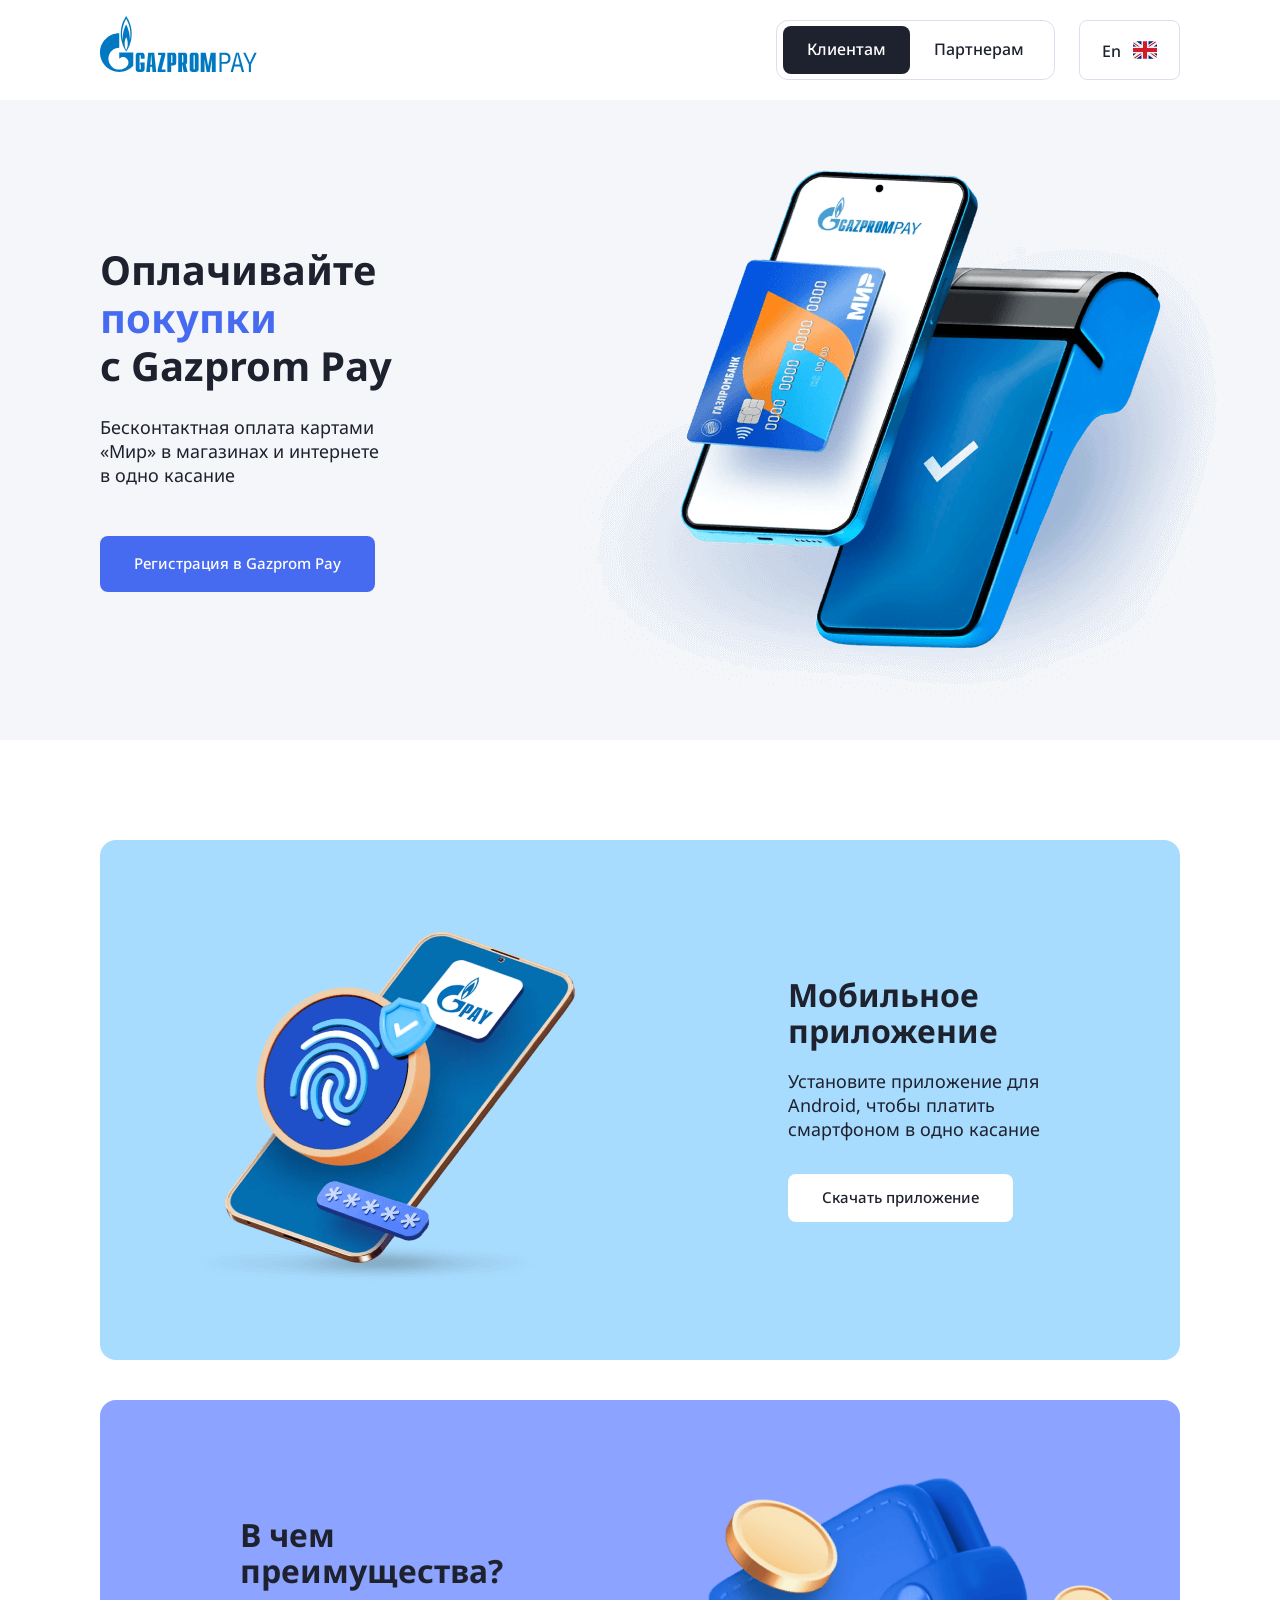
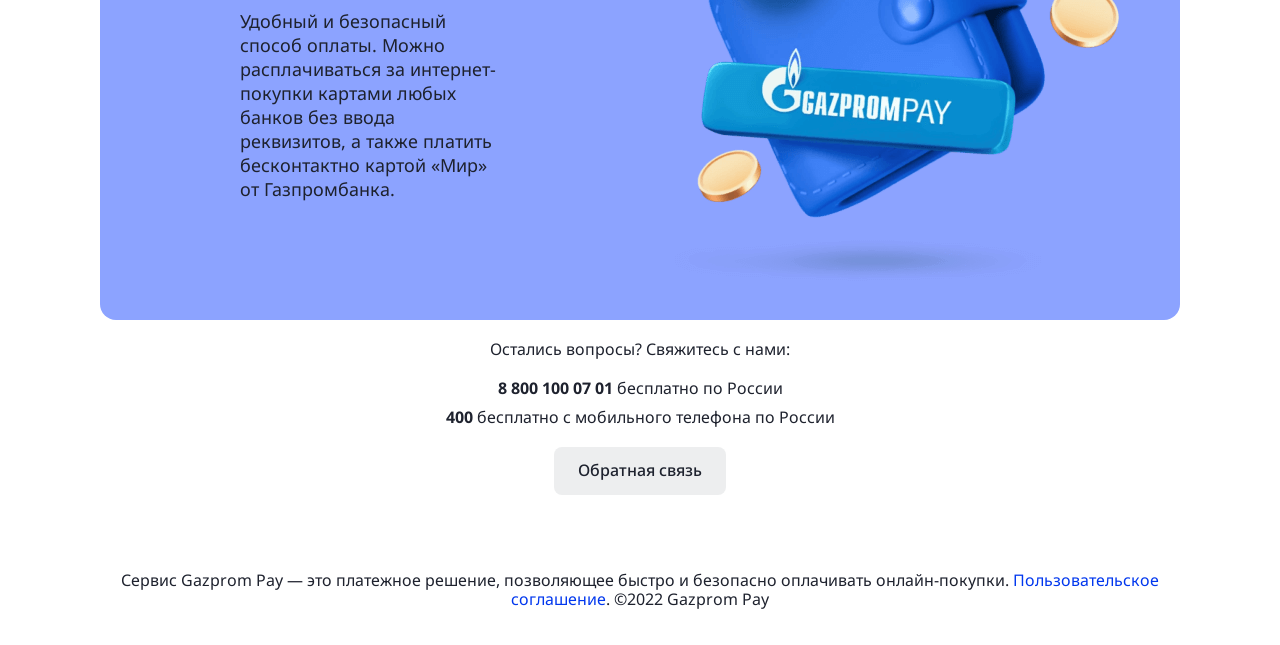
==== clients.html @ 04a0691f "Первичное размещение" ====
<!DOCTYPE html>
<html lang="ru">

<head>
  <meta charset="UTF-8">
  <meta name="viewport" content="width=device-width, initial-scale=1.0">
  <meta http-equiv="X-UA-Compatible" content="ie=edge">
  <link rel="stylesheet" href="css/style.css">
  <title>Gazprom Pay</title>
</head>

<body>
  <header class="header">
    <div class="container">
      <div class="header__wrapper">
        <a class="header__logo-link" href="#" aria-label="Ссылка на главную страницу">
          <svg width="157" height="68" viewBox="0 0 157 68" fill="none" xmlns="http://www.w3.org/2000/svg">
            <path
              d="M121.624 55.9659H119.508V36.8105H124.792C128.254 36.8105 130.529 38.4332 130.529 42.2121C130.529 46.681 127.835 47.8524 124.396 47.8524H121.62V55.9696L121.624 55.9659ZM121.624 45.935H123.684C126.59 45.935 128.335 45.4836 128.335 42.2084C128.335 39.4964 126.827 38.7242 124.292 38.7242H121.624V45.935Z"
              fill="#0079C2" />
            <path
              d="M136.031 36.8105H138.833L144.173 55.9659H141.846L140.341 50.4599H134.341L132.941 55.9659H130.613L136.031 36.8105ZM137.406 38.3549H137.354L134.845 48.5462H139.867L137.41 38.3549H137.406Z"
              fill="#0079C2" />
            <path
              d="M145.47 36.8105L149.91 46.4125L154.375 36.8105H156.702L150.966 48.5425V55.9659H148.853V48.5425L143.143 36.8105H145.47Z"
              fill="#0079C2" />
            <path
              d="M30.74 10.113C29.5616 4.9166 26.6043 0.690114 26.1966 0C25.5555 0.96989 23.1949 4.70024 21.9979 8.84092C20.6897 13.4554 20.497 17.5513 20.9491 21.5838C21.3975 25.6163 23.0911 29.757 23.0911 29.757C23.9916 31.9355 25.3406 34.2632 26.2189 35.4085C27.5048 33.7261 30.4621 28.7013 31.3812 22.1433C31.8926 18.4988 31.9148 15.3093 30.74 10.1092V10.113ZM26.1966 34.114C25.6185 33.0136 24.718 30.9208 24.6328 27.6866C24.6105 24.5606 25.852 21.8859 26.2152 21.3264C26.5376 21.8859 27.6086 24.2174 27.7346 27.4069C27.8198 30.5329 26.7933 32.9912 26.1929 34.114H26.1966ZM30.3917 18.9315C30.3472 20.9123 30.1137 23.0051 29.8136 24.2584C29.921 22.1023 29.6653 19.0621 29.1725 16.6896C28.6796 14.3171 27.2862 10.3517 26.1744 8.51638C25.1479 10.2622 23.8805 13.6941 23.2171 16.6672C22.5501 19.644 22.5315 23.2438 22.5315 24.3256C22.3574 23.4154 21.9127 20.17 22.0387 16.9059C22.1424 14.2126 22.765 11.4484 23.1097 10.1764C24.4141 5.92752 25.8965 3.21183 26.1744 2.77911C26.4523 3.21183 28.3164 6.55422 29.2836 10.0682C30.2435 13.5822 30.4399 16.947 30.3954 18.9315"
              fill="#0079C2" />
            <path
              d="M28.198 36.6209H19.2335V42.679C19.2335 42.679 19.2483 42.6603 19.2557 42.6529C21.3681 40.5266 24.7923 40.5266 26.9083 42.6529C29.0207 44.7792 29.0207 48.2297 26.9083 50.356C26.9009 50.3635 26.8898 50.371 26.8824 50.3821C26.8824 50.3821 26.8602 50.4008 26.8527 50.412C24.7478 52.5196 21.9943 53.5716 19.2409 53.5716C16.4874 53.5716 13.708 52.5084 11.5994 50.3859C7.88239 46.6443 7.44139 40.8511 10.2764 36.6209C10.6581 36.0502 11.0991 35.5055 11.5994 35.0019C13.708 32.8794 16.4763 31.8162 19.2409 31.8162V17.2529C8.61245 17.2529 0 25.926 0 36.6246C0 47.3233 8.61615 55.9926 19.2409 55.9926C24.7812 55.9926 29.773 53.635 33.2861 49.8599V36.6209H28.2091H28.198Z"
              fill="#0079C2" />
            <path
              d="M44.6378 52.5388C44.6378 53.893 44.4711 55.9969 41.7806 55.9969H38.5936C35.8994 55.9969 35.7363 53.893 35.7363 52.5388V40.0869C35.7363 38.7328 35.8994 36.6289 38.5936 36.6289H41.7806C44.4748 36.6289 44.6378 38.7328 44.6378 40.0869V42.825H40.7911V39.6654C40.7911 39.3334 40.5428 39.0275 40.1871 39.0275C39.9684 39.0275 39.583 39.1655 39.583 39.6654V52.8746C39.583 53.3707 39.9684 53.5125 40.1871 53.5125C40.5428 53.5125 40.7911 53.2066 40.7911 52.8746V48.6332H40.213V46.5031H44.6378V52.5351V52.5388Z"
              fill="#0079C2" />
            <path
              d="M50.4373 48.719L51.097 39.0387H51.3156L51.9753 48.719H50.4373ZM46.1756 55.9969H49.9407L50.2965 50.849H52.1087L52.4681 55.9969H56.2333L54.2247 36.6289H48.1768L46.1719 55.9969H46.1756Z"
              fill="#0079C2" />
            <path
              d="M57.666 53.5608L61.3496 39.0385H58.0514V36.625H65.3075V39.0348L61.6239 53.5123H65.5299V55.9967H57.666V53.5608Z"
              fill="#0079C2" />
            <path
              d="M71.194 46.9947V39.0304H71.6905C72.1019 39.0304 72.4058 39.3886 72.4058 40.0003V46.0286C72.4058 46.6366 72.1056 46.9985 71.6905 46.9985H71.194V46.9947ZM67.3436 55.9961H71.194V49.412H73.3915C76.0857 49.412 76.2488 47.3081 76.2488 45.954V40.0899C76.2488 38.732 76.0857 36.6318 73.3915 36.6318H67.3398V55.9998L67.3436 55.9961Z"
              fill="#0079C2" />
            <path
              d="M82.0809 46.4134V39.0273H82.5775C82.9888 39.0273 83.2927 39.3855 83.2927 39.9972V45.4473C83.2927 46.0553 82.9888 46.4134 82.5775 46.4134H82.0809ZM87.6323 55.9967L85.7349 48.4427C87.1097 47.8907 87.1357 46.6149 87.1357 46.0889V40.083C87.1357 38.7252 86.9726 36.625 84.2784 36.625H78.2305V55.993H82.0772V48.827H82.3514L83.6707 55.993H87.6286L87.6323 55.9967Z"
              fill="#0079C2" />
            <path
              d="M94.7655 52.8744C94.7655 53.2064 94.5173 53.5086 94.1615 53.5086C93.9429 53.5086 93.5574 53.3705 93.5574 52.8744V39.6652C93.5574 39.1654 93.9429 39.0273 94.1615 39.0273C94.5173 39.0273 94.7655 39.3332 94.7655 39.6652V52.8744ZM89.707 52.5349C89.707 53.8891 89.8738 55.993 92.568 55.993H95.755C98.4492 55.993 98.6123 53.8891 98.6123 52.5349V40.083C98.6123 38.7289 98.4492 36.625 95.755 36.625H92.568C89.8738 36.625 89.707 38.7289 89.707 40.083V52.5349Z"
              fill="#0079C2" />
            <path
              d="M110.693 36.625H115.696V55.9967H111.85V43.847H111.712L109.734 55.9967H106.654L104.675 43.847H104.538V55.9967H100.688V36.625H105.69L108.192 50.2408L110.693 36.625Z"
              fill="#0079C2" />
          </svg>
        </a>
        <div class="header__links">
          <a class="btn" href="#">
            Клиентам
          </a>
          <a class="btn btn--white" href="#">
            Партнерам
          </a>
        </div>
        <a class="btn btn--white header__btn" href="#" aria-label="Ссылка на английскую версию сайта">
            <span class="header__btn-text">En</span>
            <svg width="24" height="24" viewBox="0 0 24 24" fill="none" xmlns="http://www.w3.org/2000/svg">
  <path
    d="M0 6.03937V8.66671H3.752L0 6.03937ZM3.10933 20.6667H8.66667V16.7754L3.10933 20.6667ZM15.3333 16.776V20.6667H20.89L15.3333 16.776ZM0 15.3334V17.9607L3.75333 15.3334H0ZM20.8913 3.33337H15.3333V7.22471L20.8913 3.33337ZM24 17.9614V15.3334H20.246L24 17.9614ZM24 8.66671V6.03937L20.2473 8.66671H24ZM8.66667 3.33337H3.10933L8.66667 7.22471V3.33337Z"
    fill="#00247D" />
  <path
    d="M16.76 15.3334L23.2347 19.8674C23.5509 19.5416 23.7781 19.1401 23.8947 18.7014L19.0847 15.3334H16.76ZM8.66667 15.3334H7.23934L0.765342 19.8667C1.11268 20.22 1.55801 20.4727 2.05734 20.59L8.66667 15.962V15.3334ZM15.3333 8.6667H16.7607L23.2347 4.13337C22.8814 3.77488 22.4336 3.52405 21.9433 3.41003L15.3333 8.03803V8.6667ZM7.23934 8.6667L0.765342 4.13337C0.449311 4.45935 0.221885 4.86073 0.104675 5.29937L4.91468 8.6667H7.23934Z"
    fill="#CF1B2B" />
  <path
    d="M24 14H14V20.6667H15.3333V16.776L20.89 20.6667H21.3333C21.6875 20.6668 22.0381 20.5961 22.3646 20.4588C22.6911 20.3216 22.9869 20.1205 23.2347 19.8674L16.76 15.3334H19.0847L23.8947 18.7014C23.9567 18.4767 24 18.244 24 18V17.9614L20.246 15.3334H24V14ZM0 14V15.3334H3.75333L0 17.9607V18C0 18.7274 0.292667 19.3854 0.765333 19.8667L7.23933 15.3334H8.66667V15.962L2.05733 20.5894C2.25333 20.636 2.456 20.6667 2.66667 20.6667H3.10933L8.66667 16.7754V20.6667H10V14H0ZM24 6.00004C24.0004 5.30136 23.7254 4.63068 23.2347 4.13337L16.7607 8.66671H15.3333V8.03804L21.9433 3.41004C21.7436 3.36106 21.5389 3.33533 21.3333 3.33337H20.8913L15.3333 7.22471V3.33337H14V10H24V8.66671H20.2473L24 6.03937V6.00004ZM8.66667 3.33337V7.22471L3.10933 3.33337H2.66667C2.31242 3.33322 1.96171 3.40392 1.63519 3.5413C1.30866 3.67869 1.01291 3.88 0.765333 4.13337L7.23933 8.66671H4.91467L0.104667 5.29937C0.0385201 5.52718 0.00331561 5.76285 0 6.00004L0 6.03937L3.752 8.66671H0V10H10V3.33337H8.66667Z"
    fill="#EEEEEE" />
  <path d="M14 10V3.33337H10V10H0V14H10V20.6667H14V14H24V10H14Z" fill="#CF1B2B" />
          </svg>
        </a>
      </div>
    </div>
  </header>
  <main>
    <section class="hero">
      <div class="container">
        <div class="hero__wrapper">
          <div class="hero__content">
            <h1 class="hero__heading">
              Оплачивайте <span class="hero__heading hero__heading--highlight">покупки</span> с&nbsp;Gazprom&nbsp;Pay
            </h1>
            <p class="hero__description">
              Бесконтактная оплата картами &laquo;Мир&raquo; в&nbsp;магазинах и&nbsp;интернете в&nbsp;одно касание
            </p>
            <a class="hero__btn btn btn--second" href="#">
              Регистрация в&nbsp;Gazprom Pay
            </a>
          </div>
          <img class="hero__image" src="images/image-terminal.png" width="660" height="640"
            alt="Телефон с Газпром пэй поднесён к терминалу">
        </div>
      </div>
    </section>
    <!-- Преимущества -->
    <section class="advantages">
      <div class="container">
        <ul class="advantages__main-list">
          <li class="advantages__main-item">
            <div class="card-advantages card-advantages--heavenly">
              <img class="card-advantages__image" src="images/image-mobile-application.png" width="588" height="520"
                alt="Мобильное приложение Газпром пэй с биометрией">
              <div class="card-advantages__content">
                <h3 class="card-advantages__heading">
                  Мобильное приложение
                </h3>
                <p class="card-advantages__description">
                  Установите приложение для Android, чтобы платить смартфоном в&nbsp;одно касание
                </p>
                <a class="card-advantages__btn btn btn--white btn--third" href="#">
                  Скачать приложение
                </a>
              </div>
            </div>
          </li>
          <li class="advantages__main-item">
            <div class="card-advantages card-advantages--purple card-advantages--reverse">
              <div class="card-advantages__content">
                <h3 class="card-advantages__heading">
                  В&nbsp;чем преимущества?
                </h3>
                <p class="card-advantages__description">
                  Удобный и&nbsp;безопасный способ оплаты. Можно расплачиваться за&nbsp;интернет-покупки картами любых
                  банков без ввода реквизитов, а&nbsp;также платить бесконтактно картой &laquo;Мир&raquo;
                  от&nbsp;Газпромбанка.
                </p>
              </div>
              <img class="card-advantages__image" src="images/image-wallet.png" width="588" height="520"
                alt="Кошелёк с логотипом Газпром пэй">
            </div>
          </li>
        </ul>
      </div>
    </section>
    <!-- Оплата -->
    <!-- Размещение на сайтах -->
  </main>
  <footer class="footer">
    <div class="container">
      <div class="footer__wrapper">
        <p class="footer__description">
          Остались вопросы? Свяжитесь с&nbsp;нами:
        </p>
        <div class="footer__box">
          <p class="footer__phone-text">
            <a class="footer__phone-link" href="tel:88001000701">8&nbsp;800&nbsp;100 07&nbsp;01</a> бесплатно
            по&nbsp;России
          </p>
          <p class="footer__phone-text">
            <a class="footer__phone-link" href="tel:400">400</a> бесплатно с&nbsp;мобильного телефона по&nbsp;России
          </p>
        </div>
        <button class="btn footer__btn btn--fourth" type="button">
          Обратная связь
        </button>
        <p class="footer__copyright">
          Сервис Gazprom Pay&nbsp;&mdash; это платежное решение, позволяющее быстро и&nbsp;безопасно оплачивать
          онлайн-покупки. <a class="footer__copyright-link" href="#">Пользовательское соглашение</a>.
          &copy;2022&nbsp;Gazprom Pay
        </p>
      </div>
    </div>
  </footer>
</body>

</html>
---- css/style.css ----
/* Global */
/* ------------------------------------ */
@import "global/fonts.css";
@import "global/reboot.css";
@import "global/container.css";
@import "global/visually-hidden.css";

/* Blocks */
/* ------------------------------------ */
@import "blocks/btn.css";
@import "blocks/header.css";
@import "blocks/hero.css";
@import "blocks/advantages.css";
@import "blocks/card-advantages.css";
@import "blocks/footer.css";
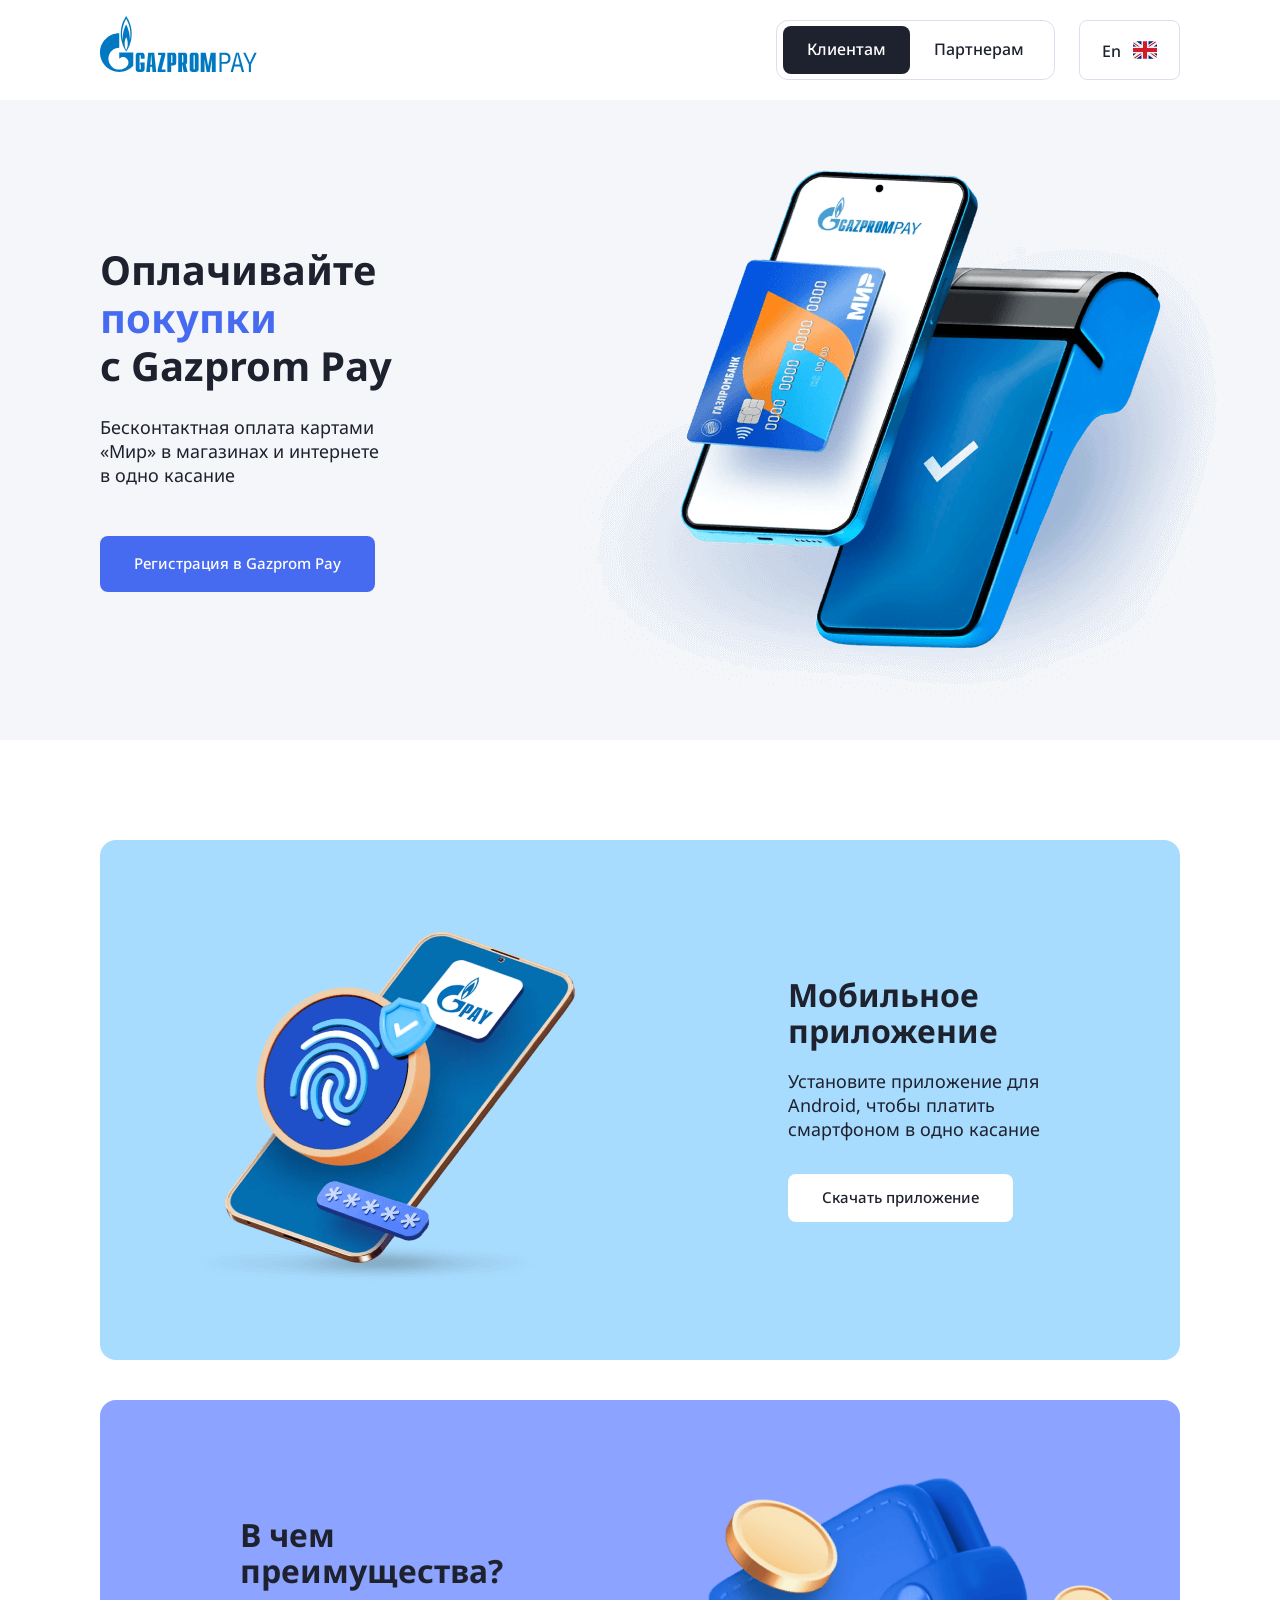
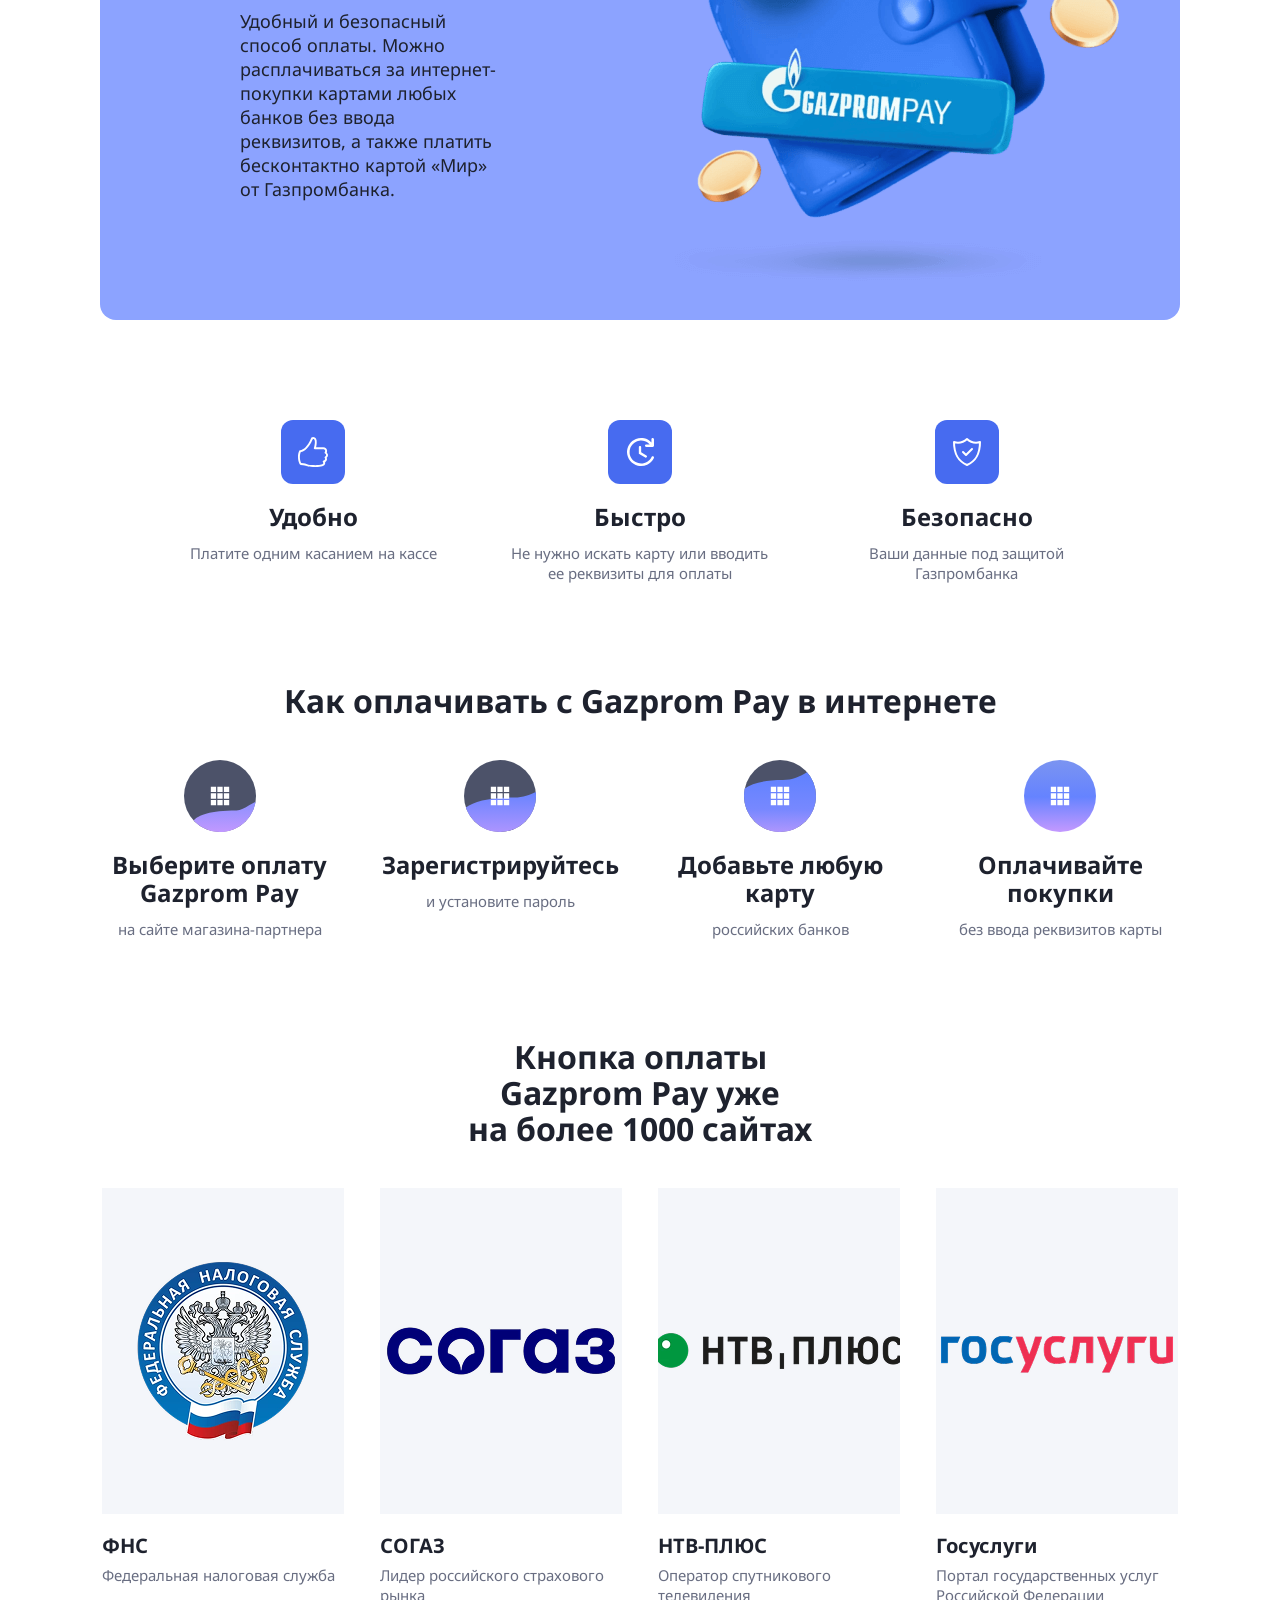
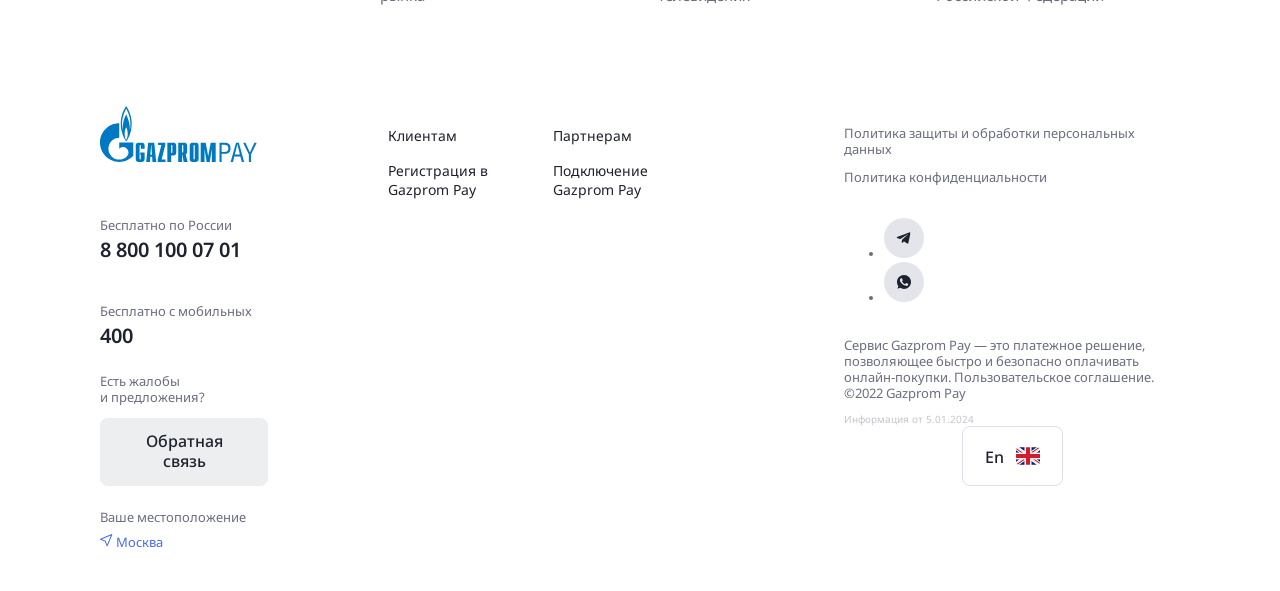
==== commit 905ee413: "сверстан подвал: дособрать social и english" ====
--- a/clients.html
+++ b/clients.html
@@ -62,18 +62,18 @@
           </a>
         </div>
         <a class="btn btn--white header__btn" href="#" aria-label="Ссылка на английскую версию сайта">
-            <span class="header__btn-text">En</span>
-            <svg width="24" height="24" viewBox="0 0 24 24" fill="none" xmlns="http://www.w3.org/2000/svg">
-  <path
-    d="M0 6.03937V8.66671H3.752L0 6.03937ZM3.10933 20.6667H8.66667V16.7754L3.10933 20.6667ZM15.3333 16.776V20.6667H20.89L15.3333 16.776ZM0 15.3334V17.9607L3.75333 15.3334H0ZM20.8913 3.33337H15.3333V7.22471L20.8913 3.33337ZM24 17.9614V15.3334H20.246L24 17.9614ZM24 8.66671V6.03937L20.2473 8.66671H24ZM8.66667 3.33337H3.10933L8.66667 7.22471V3.33337Z"
-    fill="#00247D" />
-  <path
-    d="M16.76 15.3334L23.2347 19.8674C23.5509 19.5416 23.7781 19.1401 23.8947 18.7014L19.0847 15.3334H16.76ZM8.66667 15.3334H7.23934L0.765342 19.8667C1.11268 20.22 1.55801 20.4727 2.05734 20.59L8.66667 15.962V15.3334ZM15.3333 8.6667H16.7607L23.2347 4.13337C22.8814 3.77488 22.4336 3.52405 21.9433 3.41003L15.3333 8.03803V8.6667ZM7.23934 8.6667L0.765342 4.13337C0.449311 4.45935 0.221885 4.86073 0.104675 5.29937L4.91468 8.6667H7.23934Z"
-    fill="#CF1B2B" />
-  <path
-    d="M24 14H14V20.6667H15.3333V16.776L20.89 20.6667H21.3333C21.6875 20.6668 22.0381 20.5961 22.3646 20.4588C22.6911 20.3216 22.9869 20.1205 23.2347 19.8674L16.76 15.3334H19.0847L23.8947 18.7014C23.9567 18.4767 24 18.244 24 18V17.9614L20.246 15.3334H24V14ZM0 14V15.3334H3.75333L0 17.9607V18C0 18.7274 0.292667 19.3854 0.765333 19.8667L7.23933 15.3334H8.66667V15.962L2.05733 20.5894C2.25333 20.636 2.456 20.6667 2.66667 20.6667H3.10933L8.66667 16.7754V20.6667H10V14H0ZM24 6.00004C24.0004 5.30136 23.7254 4.63068 23.2347 4.13337L16.7607 8.66671H15.3333V8.03804L21.9433 3.41004C21.7436 3.36106 21.5389 3.33533 21.3333 3.33337H20.8913L15.3333 7.22471V3.33337H14V10H24V8.66671H20.2473L24 6.03937V6.00004ZM8.66667 3.33337V7.22471L3.10933 3.33337H2.66667C2.31242 3.33322 1.96171 3.40392 1.63519 3.5413C1.30866 3.67869 1.01291 3.88 0.765333 4.13337L7.23933 8.66671H4.91467L0.104667 5.29937C0.0385201 5.52718 0.00331561 5.76285 0 6.00004L0 6.03937L3.752 8.66671H0V10H10V3.33337H8.66667Z"
-    fill="#EEEEEE" />
-  <path d="M14 10V3.33337H10V10H0V14H10V20.6667H14V14H24V10H14Z" fill="#CF1B2B" />
+          <span class="header__btn-text">En</span>
+          <svg width="24" height="24" viewBox="0 0 24 24" fill="none" xmlns="http://www.w3.org/2000/svg">
+            <path
+              d="M0 6.03937V8.66671H3.752L0 6.03937ZM3.10933 20.6667H8.66667V16.7754L3.10933 20.6667ZM15.3333 16.776V20.6667H20.89L15.3333 16.776ZM0 15.3334V17.9607L3.75333 15.3334H0ZM20.8913 3.33337H15.3333V7.22471L20.8913 3.33337ZM24 17.9614V15.3334H20.246L24 17.9614ZM24 8.66671V6.03937L20.2473 8.66671H24ZM8.66667 3.33337H3.10933L8.66667 7.22471V3.33337Z"
+              fill="#00247D" />
+            <path
+              d="M16.76 15.3334L23.2347 19.8674C23.5509 19.5416 23.7781 19.1401 23.8947 18.7014L19.0847 15.3334H16.76ZM8.66667 15.3334H7.23934L0.765342 19.8667C1.11268 20.22 1.55801 20.4727 2.05734 20.59L8.66667 15.962V15.3334ZM15.3333 8.6667H16.7607L23.2347 4.13337C22.8814 3.77488 22.4336 3.52405 21.9433 3.41003L15.3333 8.03803V8.6667ZM7.23934 8.6667L0.765342 4.13337C0.449311 4.45935 0.221885 4.86073 0.104675 5.29937L4.91468 8.6667H7.23934Z"
+              fill="#CF1B2B" />
+            <path
+              d="M24 14H14V20.6667H15.3333V16.776L20.89 20.6667H21.3333C21.6875 20.6668 22.0381 20.5961 22.3646 20.4588C22.6911 20.3216 22.9869 20.1205 23.2347 19.8674L16.76 15.3334H19.0847L23.8947 18.7014C23.9567 18.4767 24 18.244 24 18V17.9614L20.246 15.3334H24V14ZM0 14V15.3334H3.75333L0 17.9607V18C0 18.7274 0.292667 19.3854 0.765333 19.8667L7.23933 15.3334H8.66667V15.962L2.05733 20.5894C2.25333 20.636 2.456 20.6667 2.66667 20.6667H3.10933L8.66667 16.7754V20.6667H10V14H0ZM24 6.00004C24.0004 5.30136 23.7254 4.63068 23.2347 4.13337L16.7607 8.66671H15.3333V8.03804L21.9433 3.41004C21.7436 3.36106 21.5389 3.33533 21.3333 3.33337H20.8913L15.3333 7.22471V3.33337H14V10H24V8.66671H20.2473L24 6.03937V6.00004ZM8.66667 3.33337V7.22471L3.10933 3.33337H2.66667C2.31242 3.33322 1.96171 3.40392 1.63519 3.5413C1.30866 3.67869 1.01291 3.88 0.765333 4.13337L7.23933 8.66671H4.91467L0.104667 5.29937C0.0385201 5.52718 0.00331561 5.76285 0 6.00004L0 6.03937L3.752 8.66671H0V10H10V3.33337H8.66667Z"
+              fill="#EEEEEE" />
+            <path d="M14 10V3.33337H10V10H0V14H10V20.6667H14V14H24V10H14Z" fill="#CF1B2B" />
           </svg>
         </a>
       </div>
@@ -137,34 +137,303 @@
             </div>
           </li>
         </ul>
+        <ul class="advantages__items-list">
+          <li class="advantages__item">
+            <div class="item-card">
+              <div class="item-card__wrapper-image">
+                <img class="item-card__image" src="images/item-card-like.svg" alt="Иллюстрация преимущества" width="32"
+                  height="32">
+              </div>
+              <h3 class="item-card__title">Удобно</h3>
+              <span class="item-card__description">Платите одним касанием на&nbsp;кассе</span>
+            </div>
+          </li>
+          <li class="advantages__item">
+            <div class="item-card">
+              <div class="item-card__wrapper-image">
+                <img class="item-card__image" src="images/item-card-time-update.svg" alt="Иллюстрация преимущества"
+                  width="32" height="32">
+              </div>
+              <h3 class="item-card__title">Быстро</h3>
+              <span class="item-card__description">Не&nbsp;нужно искать карту или вводить ее&nbsp;реквизиты для
+                оплаты</span>
+            </div>
+          </li>
+          <li class="advantages__item">
+            <div class="item-card">
+              <div class="item-card__wrapper-image">
+                <img class="item-card__image" src="images/item-card-security-protection.svg"
+                  alt="Иллюстрация преимущества" width="32" height="32">
+              </div>
+              <h3 class="item-card__title">Безопасно</h3>
+              <span class="item-card__description">Ваши данные под защитой Газпромбанка</span>
+            </div>
+          </li>
+        </ul>
       </div>
     </section>
     <!-- Оплата -->
+    <section class="payment">
+      <div class="container">
+        <h2 class="payment__title">Как оплачивать с&nbsp;Gazprom Pay в&nbsp;интернете</h2>
+        <ul class="payment__items-list">
+          <li class="payment__item">
+            <div class="item-card">
+              <div class="item-card__wrapper-image">
+                <img class="item-card__image" src="images/item-card-icon1.svg" alt="Иллюстрация процесса оплаты"
+                  width="72" height="72">
+              </div>
+              <h3 class="item-card__title">Выберите оплату Gazprom Pay</h3>
+              <span class="item-card__description">на&nbsp;сайте магазина-партнера</span>
+            </div>
+          </li>
+          <li class="payment__item">
+            <div class="item-card">
+              <div class="item-card__wrapper-image">
+                <img class="item-card__image" src="images/item-card-icon2.svg" alt="Иллюстрация процесса оплаты"
+                  width="72" height="72">
+              </div>
+              <h3 class="item-card__title">Зарегистрируйтесь</h3>
+              <span class="item-card__description">и&nbsp;установите пароль</span>
+            </div>
+          </li>
+          <li class="payment__item">
+            <div class="item-card">
+              <div class="item-card__wrapper-image">
+                <img class="item-card__image" src="images/item-card-icon3.svg" alt="Иллюстрация процесса оплаты"
+                  width="72" height="72">
+              </div>
+              <h3 class="item-card__title">Добавьте любую карту</h3>
+              <span class="item-card__description">российских банков</span>
+            </div>
+          </li>
+          <li class="payment__item">
+            <div class="item-card">
+              <div class="item-card__wrapper-image">
+                <img class="item-card__image" src="images/item-card-icon4.svg" alt="Иллюстрация процесса оплаты"
+                  width="72" height="72">
+              </div>
+              <h3 class="item-card__title">Оплачивайте покупки</h3>
+              <span class="item-card__description">без ввода реквизитов карты</span>
+            </div>
+          </li>
+        </ul>
+      </div>
+    </section>
     <!-- Размещение на сайтах -->
+    <section class="placement">
+      <div class="container">
+        <h2 class="placement__title">Кнопка оплаты Gazprom Pay уже на&nbsp;более 1000 сайтах</h2>
+        <ul class="placement__items-list">
+          <li class="placement__item">
+            <div class="item-card">
+              <div class="item-card__wrapper-image">
+                <img class="item-card__image" src="images/placement-fns.png" alt="Логотип ФНС" width="282" height="326">
+              </div>
+              <h3 class="item-card__title">ФНС</h3>
+              <span class="item-card__description">Федеральная налоговая служба</span>
+            </div>
+          </li>
+          <li class="placement__item">
+            <div class="item-card">
+              <div class="item-card__wrapper-image">
+                <img class="item-card__image" src="images/placement-soras.png" alt="Логотип СОГАС" width="282"
+                  height="326">
+              </div>
+              <h3 class="item-card__title">СОГАЗ</h3>
+              <span class="item-card__description">Лидер российского страхового рынка</span>
+            </div>
+          </li>
+          <li class="placement__item">
+            <div class="item-card">
+              <div class="item-card__wrapper-image">
+                <img class="item-card__image" src="images/placement-ntv-plus.png" alt="Логотип НТВ-Плюс" width="282"
+                  height="326">
+              </div>
+              <h3 class="item-card__title">НТВ-ПЛЮС</h3>
+              <span class="item-card__description">Оператор спутникового телевидения</span>
+            </div>
+          </li>
+          <li class="placement__item">
+            <div class="item-card">
+              <div class="item-card__wrapper-image">
+                <img class="item-card__image" src="images/placament-gosuslugi.png" alt="Логотип Госуслуги" width="282"
+                  height="326">
+              </div>
+              <h3 class="item-card__title">Госуслуги</h3>
+              <span class="item-card__description">Портал государственных услуг Российской Федерации</span>
+            </div>
+          </li>
+        </ul>
+      </div>
+    </section>
+
   </main>
   <footer class="footer">
     <div class="container">
       <div class="footer__wrapper">
-        <p class="footer__description">
-          Остались вопросы? Свяжитесь с&nbsp;нами:
-        </p>
-        <div class="footer__box">
+        <div class="footer__left">
+          <a class="footer__logo-link" href="#" aria-label="Ссылка на главную страницу">
+            <svg width="157" height="68" viewBox="0 0 157 68" fill="none" xmlns="http://www.w3.org/2000/svg">
+              <path
+                d="M121.624 55.9659H119.508V36.8105H124.792C128.254 36.8105 130.529 38.4332 130.529 42.2121C130.529 46.681 127.835 47.8524 124.396 47.8524H121.62V55.9696L121.624 55.9659ZM121.624 45.935H123.684C126.59 45.935 128.335 45.4836 128.335 42.2084C128.335 39.4964 126.827 38.7242 124.292 38.7242H121.624V45.935Z"
+                fill="#0079C2" />
+              <path
+                d="M136.031 36.8105H138.833L144.173 55.9659H141.846L140.341 50.4599H134.341L132.941 55.9659H130.613L136.031 36.8105ZM137.406 38.3549H137.354L134.845 48.5462H139.867L137.41 38.3549H137.406Z"
+                fill="#0079C2" />
+              <path
+                d="M145.47 36.8105L149.91 46.4125L154.375 36.8105H156.702L150.966 48.5425V55.9659H148.853V48.5425L143.143 36.8105H145.47Z"
+                fill="#0079C2" />
+              <path
+                d="M30.74 10.113C29.5616 4.9166 26.6043 0.690114 26.1966 0C25.5555 0.96989 23.1949 4.70024 21.9979 8.84092C20.6897 13.4554 20.497 17.5513 20.9491 21.5838C21.3975 25.6163 23.0911 29.757 23.0911 29.757C23.9916 31.9355 25.3406 34.2632 26.2189 35.4085C27.5048 33.7261 30.4621 28.7013 31.3812 22.1433C31.8926 18.4988 31.9148 15.3093 30.74 10.1092V10.113ZM26.1966 34.114C25.6185 33.0136 24.718 30.9208 24.6328 27.6866C24.6105 24.5606 25.852 21.8859 26.2152 21.3264C26.5376 21.8859 27.6086 24.2174 27.7346 27.4069C27.8198 30.5329 26.7933 32.9912 26.1929 34.114H26.1966ZM30.3917 18.9315C30.3472 20.9123 30.1137 23.0051 29.8136 24.2584C29.921 22.1023 29.6653 19.0621 29.1725 16.6896C28.6796 14.3171 27.2862 10.3517 26.1744 8.51638C25.1479 10.2622 23.8805 13.6941 23.2171 16.6672C22.5501 19.644 22.5315 23.2438 22.5315 24.3256C22.3574 23.4154 21.9127 20.17 22.0387 16.9059C22.1424 14.2126 22.765 11.4484 23.1097 10.1764C24.4141 5.92752 25.8965 3.21183 26.1744 2.77911C26.4523 3.21183 28.3164 6.55422 29.2836 10.0682C30.2435 13.5822 30.4399 16.947 30.3954 18.9315"
+                fill="#0079C2" />
+              <path
+                d="M28.198 36.6209H19.2335V42.679C19.2335 42.679 19.2483 42.6603 19.2557 42.6529C21.3681 40.5266 24.7923 40.5266 26.9083 42.6529C29.0207 44.7792 29.0207 48.2297 26.9083 50.356C26.9009 50.3635 26.8898 50.371 26.8824 50.3821C26.8824 50.3821 26.8602 50.4008 26.8527 50.412C24.7478 52.5196 21.9943 53.5716 19.2409 53.5716C16.4874 53.5716 13.708 52.5084 11.5994 50.3859C7.88239 46.6443 7.44139 40.8511 10.2764 36.6209C10.6581 36.0502 11.0991 35.5055 11.5994 35.0019C13.708 32.8794 16.4763 31.8162 19.2409 31.8162V17.2529C8.61245 17.2529 0 25.926 0 36.6246C0 47.3233 8.61615 55.9926 19.2409 55.9926C24.7812 55.9926 29.773 53.635 33.2861 49.8599V36.6209H28.2091H28.198Z"
+                fill="#0079C2" />
+              <path
+                d="M44.6378 52.5388C44.6378 53.893 44.4711 55.9969 41.7806 55.9969H38.5936C35.8994 55.9969 35.7363 53.893 35.7363 52.5388V40.0869C35.7363 38.7328 35.8994 36.6289 38.5936 36.6289H41.7806C44.4748 36.6289 44.6378 38.7328 44.6378 40.0869V42.825H40.7911V39.6654C40.7911 39.3334 40.5428 39.0275 40.1871 39.0275C39.9684 39.0275 39.583 39.1655 39.583 39.6654V52.8746C39.583 53.3707 39.9684 53.5125 40.1871 53.5125C40.5428 53.5125 40.7911 53.2066 40.7911 52.8746V48.6332H40.213V46.5031H44.6378V52.5351V52.5388Z"
+                fill="#0079C2" />
+              <path
+                d="M50.4373 48.719L51.097 39.0387H51.3156L51.9753 48.719H50.4373ZM46.1756 55.9969H49.9407L50.2965 50.849H52.1087L52.4681 55.9969H56.2333L54.2247 36.6289H48.1768L46.1719 55.9969H46.1756Z"
+                fill="#0079C2" />
+              <path
+                d="M57.666 53.5608L61.3496 39.0385H58.0514V36.625H65.3075V39.0348L61.6239 53.5123H65.5299V55.9967H57.666V53.5608Z"
+                fill="#0079C2" />
+              <path
+                d="M71.194 46.9947V39.0304H71.6905C72.1019 39.0304 72.4058 39.3886 72.4058 40.0003V46.0286C72.4058 46.6366 72.1056 46.9985 71.6905 46.9985H71.194V46.9947ZM67.3436 55.9961H71.194V49.412H73.3915C76.0857 49.412 76.2488 47.3081 76.2488 45.954V40.0899C76.2488 38.732 76.0857 36.6318 73.3915 36.6318H67.3398V55.9998L67.3436 55.9961Z"
+                fill="#0079C2" />
+              <path
+                d="M82.0809 46.4134V39.0273H82.5775C82.9888 39.0273 83.2927 39.3855 83.2927 39.9972V45.4473C83.2927 46.0553 82.9888 46.4134 82.5775 46.4134H82.0809ZM87.6323 55.9967L85.7349 48.4427C87.1097 47.8907 87.1357 46.6149 87.1357 46.0889V40.083C87.1357 38.7252 86.9726 36.625 84.2784 36.625H78.2305V55.993H82.0772V48.827H82.3514L83.6707 55.993H87.6286L87.6323 55.9967Z"
+                fill="#0079C2" />
+              <path
+                d="M94.7655 52.8744C94.7655 53.2064 94.5173 53.5086 94.1615 53.5086C93.9429 53.5086 93.5574 53.3705 93.5574 52.8744V39.6652C93.5574 39.1654 93.9429 39.0273 94.1615 39.0273C94.5173 39.0273 94.7655 39.3332 94.7655 39.6652V52.8744ZM89.707 52.5349C89.707 53.8891 89.8738 55.993 92.568 55.993H95.755C98.4492 55.993 98.6123 53.8891 98.6123 52.5349V40.083C98.6123 38.7289 98.4492 36.625 95.755 36.625H92.568C89.8738 36.625 89.707 38.7289 89.707 40.083V52.5349Z"
+                fill="#0079C2" />
+              <path
+                d="M110.693 36.625H115.696V55.9967H111.85V43.847H111.712L109.734 55.9967H106.654L104.675 43.847H104.538V55.9967H100.688V36.625H105.69L108.192 50.2408L110.693 36.625Z"
+                fill="#0079C2" />
+            </svg>
+          </a>
           <p class="footer__phone-text">
-            <a class="footer__phone-link" href="tel:88001000701">8&nbsp;800&nbsp;100 07&nbsp;01</a> бесплатно
-            по&nbsp;России
+            Бесплатно по&nbsp;России
+            <a class="footer__phone-link" href="tel:88001000701">8&nbsp;800&nbsp;100 07&nbsp;01</a>
           </p>
           <p class="footer__phone-text">
-            <a class="footer__phone-link" href="tel:400">400</a> бесплатно с&nbsp;мобильного телефона по&nbsp;России
+            Бесплатно с&nbsp;мобильных
+            <a class="footer__phone-link" href="tel:400">400</a>
           </p>
+
+          <p class="footer__feedback">
+            Есть жалобы и&nbsp;предложения?
+
+            <button class="btn footer__btn btn--fourth" type="button">
+              Обратная связь
+            </button>
+          </p>
+          <p class="footer__geo">
+            Ваше местоположение
+            <a class="footer__geo-link" href="#">
+              <svg width="13" height="13" viewBox="0 0 13 13" fill="none" xmlns="http://www.w3.org/2000/svg">
+                <path fill-rule="evenodd" clip-rule="evenodd"
+                  d="M12.1869 0.146461C12.3296 0.289191 12.3725 0.503743 12.2957 0.69039L7.62901 12.0237C7.55236 12.2099 7.37154 12.3319 7.17024 12.3333C6.96893 12.3348 6.78639 12.2153 6.70709 12.0303L4.78588 7.54747L0.30304 5.62625C0.118005 5.54695 -0.001425 5.36442 1.28399e-05 5.16311C0.00145068 4.9618 0.123476 4.78099 0.309625 4.70434L11.643 0.0376756C11.8296 -0.039179 12.0442 0.00373143 12.1869 0.146461ZM1.79081 5.1759L5.36363 6.70711C5.48163 6.75768 5.57566 6.85171 5.62624 6.96972L7.15745 10.5425L10.9141 1.41925L1.79081 5.1759Z"
+                  fill="#476BF0" />
+              </svg>
+
+              <span class="footer__geo-link-text">Москва</span>
+            </a>
+          </p>
+
+
         </div>
-        <button class="btn footer__btn btn--fourth" type="button">
-          Обратная связь
-        </button>
-        <p class="footer__copyright">
-          Сервис Gazprom Pay&nbsp;&mdash; это платежное решение, позволяющее быстро и&nbsp;безопасно оплачивать
-          онлайн-покупки. <a class="footer__copyright-link" href="#">Пользовательское соглашение</a>.
-          &copy;2022&nbsp;Gazprom Pay
-        </p>
+
+        <ul class="footer__nav-list">
+          <li class="footer__nav-item">
+            <a class="footer__nav-link" href="#">
+              Клиентам
+            </a>
+          </li>
+          <li class="footer__nav-item">
+            <a class="footer__nav-link" href="#">
+              Партнерам
+            </a>
+          </li>
+          <li class="footer__nav-item">
+            <a class="footer__nav-link" href="#">
+              Регистрация в Gazprom Pay
+            </a>
+          </li>
+          <li class="footer__nav-item">
+            <a class="footer__nav-link" href="#">
+              Подключение Gazprom Pay
+            </a>
+          </li>
+        </ul>
+
+        <div class="footer__right">
+          <a class="footer__personal" href="#"> Политика защиты и&nbsp;обработки персональных данных
+          </a>
+          <a class="footer__policy" href="#">Политика конфиденциальности
+          </a>
+          <ul class="footer__socials socials">
+            <li class="socials__item">
+              <a class="socials__link" href="#" aria-label="Перейти на страницу телеграм">
+                <svg width="40" height="40" viewBox="0 0 40 40" fill="none" xmlns="http://www.w3.org/2000/svg">
+                  <circle cx="20" cy="20" r="20" fill="#E3E5EB" />
+                  <mask id="mask0_38_557" style="mask-type:luminance" maskUnits="userSpaceOnUse" x="12" y="14"
+                    width="15" height="12">
+                    <path fill-rule="evenodd" clip-rule="evenodd" d="M12.5 14.1666H26.5V25.8333H12.5V14.1666Z"
+                      fill="white" />
+                  </mask>
+                  <g mask="url(#mask0_38_557)">
+                    <path fill-rule="evenodd" clip-rule="evenodd"
+                      d="M26.5 15.104C26.4265 15.4302 26.3499 15.7558 26.2799 16.0828C25.8275 18.1973 25.3766 20.3122 24.9249 22.4269C24.7304 23.3376 24.5373 24.2487 24.3383 25.1585C24.3124 25.2767 24.2663 25.3941 24.2094 25.5012C24.0573 25.7874 23.8068 25.8953 23.4984 25.7987C23.3578 25.7547 23.2162 25.6903 23.0974 25.6042C22.0912 24.875 21.0902 24.1387 20.0876 23.4047C20.0513 23.3781 20.0141 23.3527 19.9708 23.3222C19.9376 23.3506 19.9061 23.375 19.8774 23.4023C19.3598 23.8956 18.8421 24.3888 18.3254 24.883C18.1714 25.0302 17.9962 25.1188 17.766 25.1055C17.785 24.8208 17.8025 24.5452 17.8221 24.2698C17.8632 23.6932 17.9053 23.1166 17.9472 22.54C17.9538 22.4492 17.9774 22.3562 17.9655 22.2681C17.9205 21.9356 18.1074 21.7428 18.3357 21.5394C20.1917 19.8847 22.0388 18.22 23.8885 16.5582C23.9156 16.5339 23.9508 16.5133 23.9668 16.4829C23.9961 16.4272 24.0139 16.3653 24.0365 16.306C23.9741 16.2885 23.905 16.245 23.8505 16.2588C23.7383 16.2873 23.6258 16.3334 23.5274 16.3949C21.1164 17.9007 18.7072 19.4094 16.2982 20.9184C16.2306 20.9608 16.1725 20.9843 16.0856 20.9569C15.0636 20.6342 14.0393 20.3189 13.0174 19.9959C12.8937 19.9568 12.7707 19.8984 12.6649 19.824C12.4661 19.6842 12.4421 19.4795 12.62 19.3141C12.7503 19.193 12.9081 19.0856 13.0728 19.0202C13.9338 18.678 14.8007 18.3506 15.6659 18.0191C18.9529 16.7598 22.2399 15.5004 25.5278 14.2436C25.6324 14.2036 25.7464 14.1773 25.8579 14.1687C26.1537 14.1461 26.3731 14.3061 26.4635 14.5936C26.4742 14.6275 26.4878 14.6605 26.5 14.6939V15.104Z"
+                      fill="#1E222E" />
+                  </g>
+                </svg>
+              </a>
+            </li>
+            <li class="socials__item">
+              <a class="socials__link" href="#" aria-label="Перейти на страницу ватсап">
+                <svg width="40" height="40" viewBox="0 0 40 40" fill="none" xmlns="http://www.w3.org/2000/svg">
+                  <circle cx="20" cy="20" r="20" fill="#E3E5EB" />
+                  <g clip-path="url(#clip0_38_562)">
+                    <path
+                      d="M20.0017 13H19.9983C16.1386 13 13 16.1395 13 20C13 21.5312 13.4935 22.9505 14.3326 24.1029L13.4603 26.7034L16.1509 25.8433C17.2578 26.5765 18.5781 27 20.0017 27C23.8614 27 27 23.8596 27 20C27 16.1404 23.8614 13 20.0017 13Z"
+                      fill="#1E222E" />
+                    <path
+                      d="M24.0749 22.8849C23.906 23.3618 23.2358 23.7573 22.7012 23.8728C22.3354 23.9507 21.8577 24.0128 20.2494 23.346C18.1923 22.4938 16.8675 20.4034 16.7643 20.2678C16.6654 20.1322 15.933 19.1609 15.933 18.1564C15.933 17.1519 16.4432 16.6628 16.6488 16.4528C16.8177 16.2804 17.0968 16.2017 17.3645 16.2017C17.4512 16.2017 17.529 16.206 17.599 16.2095C17.8047 16.2183 17.9079 16.2305 18.0435 16.5552C18.2124 16.962 18.6237 17.9665 18.6727 18.0698C18.7225 18.173 18.7724 18.313 18.7024 18.4487C18.6368 18.5887 18.579 18.6508 18.4758 18.7698C18.3725 18.8888 18.2745 18.9798 18.1713 19.1075C18.0768 19.2187 17.97 19.3377 18.089 19.5433C18.208 19.7445 18.6193 20.4157 19.2248 20.9547C20.0062 21.6503 20.6397 21.8725 20.8663 21.967C21.0352 22.037 21.2364 22.0204 21.3598 21.8892C21.5164 21.7203 21.7098 21.4403 21.9067 21.1647C22.0467 20.9669 22.2234 20.9424 22.4089 21.0124C22.5979 21.078 23.598 21.5724 23.8037 21.6748C24.0093 21.778 24.1449 21.827 24.1948 21.9137C24.2438 22.0003 24.2438 22.4072 24.0749 22.8849Z"
+                      fill="#E3E5EB" />
+                  </g>
+                  <defs>
+                    <clipPath id="clip0_38_562">
+                      <rect width="14" height="14" fill="white" transform="translate(13 13)" />
+                    </clipPath>
+                  </defs>
+                </svg>
+              </a>
+            </li>
+          </ul>
+          <p class="footer__copyright">
+            Сервис Gazprom Pay&nbsp;&mdash; это платежное решение, позволяющее быстро и&nbsp;безопасно оплачивать
+            онлайн-покупки. <a class="footer__copyright-link" href="#">Пользовательское соглашение</a>.
+            &copy;2022&nbsp;Gazprom Pay
+          </p>
+          <span class="footer__info">Информация от 5.01.2024</span>
+          <a class="btn btn--white header__btn" href="#" aria-label="Ссылка на английскую версию сайта">
+            <span class="header__btn-text">En</span>
+            <svg width="24" height="24" viewBox="0 0 24 24" fill="none" xmlns="http://www.w3.org/2000/svg">
+              <path
+                d="M0 6.03937V8.66671H3.752L0 6.03937ZM3.10933 20.6667H8.66667V16.7754L3.10933 20.6667ZM15.3333 16.776V20.6667H20.89L15.3333 16.776ZM0 15.3334V17.9607L3.75333 15.3334H0ZM20.8913 3.33337H15.3333V7.22471L20.8913 3.33337ZM24 17.9614V15.3334H20.246L24 17.9614ZM24 8.66671V6.03937L20.2473 8.66671H24ZM8.66667 3.33337H3.10933L8.66667 7.22471V3.33337Z"
+                fill="#00247D" />
+              <path
+                d="M16.76 15.3334L23.2347 19.8674C23.5509 19.5416 23.7781 19.1401 23.8947 18.7014L19.0847 15.3334H16.76ZM8.66667 15.3334H7.23934L0.765342 19.8667C1.11268 20.22 1.55801 20.4727 2.05734 20.59L8.66667 15.962V15.3334ZM15.3333 8.6667H16.7607L23.2347 4.13337C22.8814 3.77488 22.4336 3.52405 21.9433 3.41003L15.3333 8.03803V8.6667ZM7.23934 8.6667L0.765342 4.13337C0.449311 4.45935 0.221885 4.86073 0.104675 5.29937L4.91468 8.6667H7.23934Z"
+                fill="#CF1B2B" />
+              <path
+                d="M24 14H14V20.6667H15.3333V16.776L20.89 20.6667H21.3333C21.6875 20.6668 22.0381 20.5961 22.3646 20.4588C22.6911 20.3216 22.9869 20.1205 23.2347 19.8674L16.76 15.3334H19.0847L23.8947 18.7014C23.9567 18.4767 24 18.244 24 18V17.9614L20.246 15.3334H24V14ZM0 14V15.3334H3.75333L0 17.9607V18C0 18.7274 0.292667 19.3854 0.765333 19.8667L7.23933 15.3334H8.66667V15.962L2.05733 20.5894C2.25333 20.636 2.456 20.6667 2.66667 20.6667H3.10933L8.66667 16.7754V20.6667H10V14H0ZM24 6.00004C24.0004 5.30136 23.7254 4.63068 23.2347 4.13337L16.7607 8.66671H15.3333V8.03804L21.9433 3.41004C21.7436 3.36106 21.5389 3.33533 21.3333 3.33337H20.8913L15.3333 7.22471V3.33337H14V10H24V8.66671H20.2473L24 6.03937V6.00004ZM8.66667 3.33337V7.22471L3.10933 3.33337H2.66667C2.31242 3.33322 1.96171 3.40392 1.63519 3.5413C1.30866 3.67869 1.01291 3.88 0.765333 4.13337L7.23933 8.66671H4.91467L0.104667 5.29937C0.0385201 5.52718 0.00331561 5.76285 0 6.00004L0 6.03937L3.752 8.66671H0V10H10V3.33337H8.66667Z"
+                fill="#EEEEEE" />
+              <path d="M14 10V3.33337H10V10H0V14H10V20.6667H14V14H24V10H14Z" fill="#CF1B2B" />
+            </svg>
+          </a>
+        </div>
       </div>
     </div>
   </footer>
--- a/css/style.css
+++ b/css/style.css
@@ -13,3 +13,6 @@
 @import "blocks/advantages.css";
 @import "blocks/card-advantages.css";
 @import "blocks/footer.css";
+@import "blocks/item-card.css";
+@import "blocks/payment.css";
+@import "blocks/placement.css";
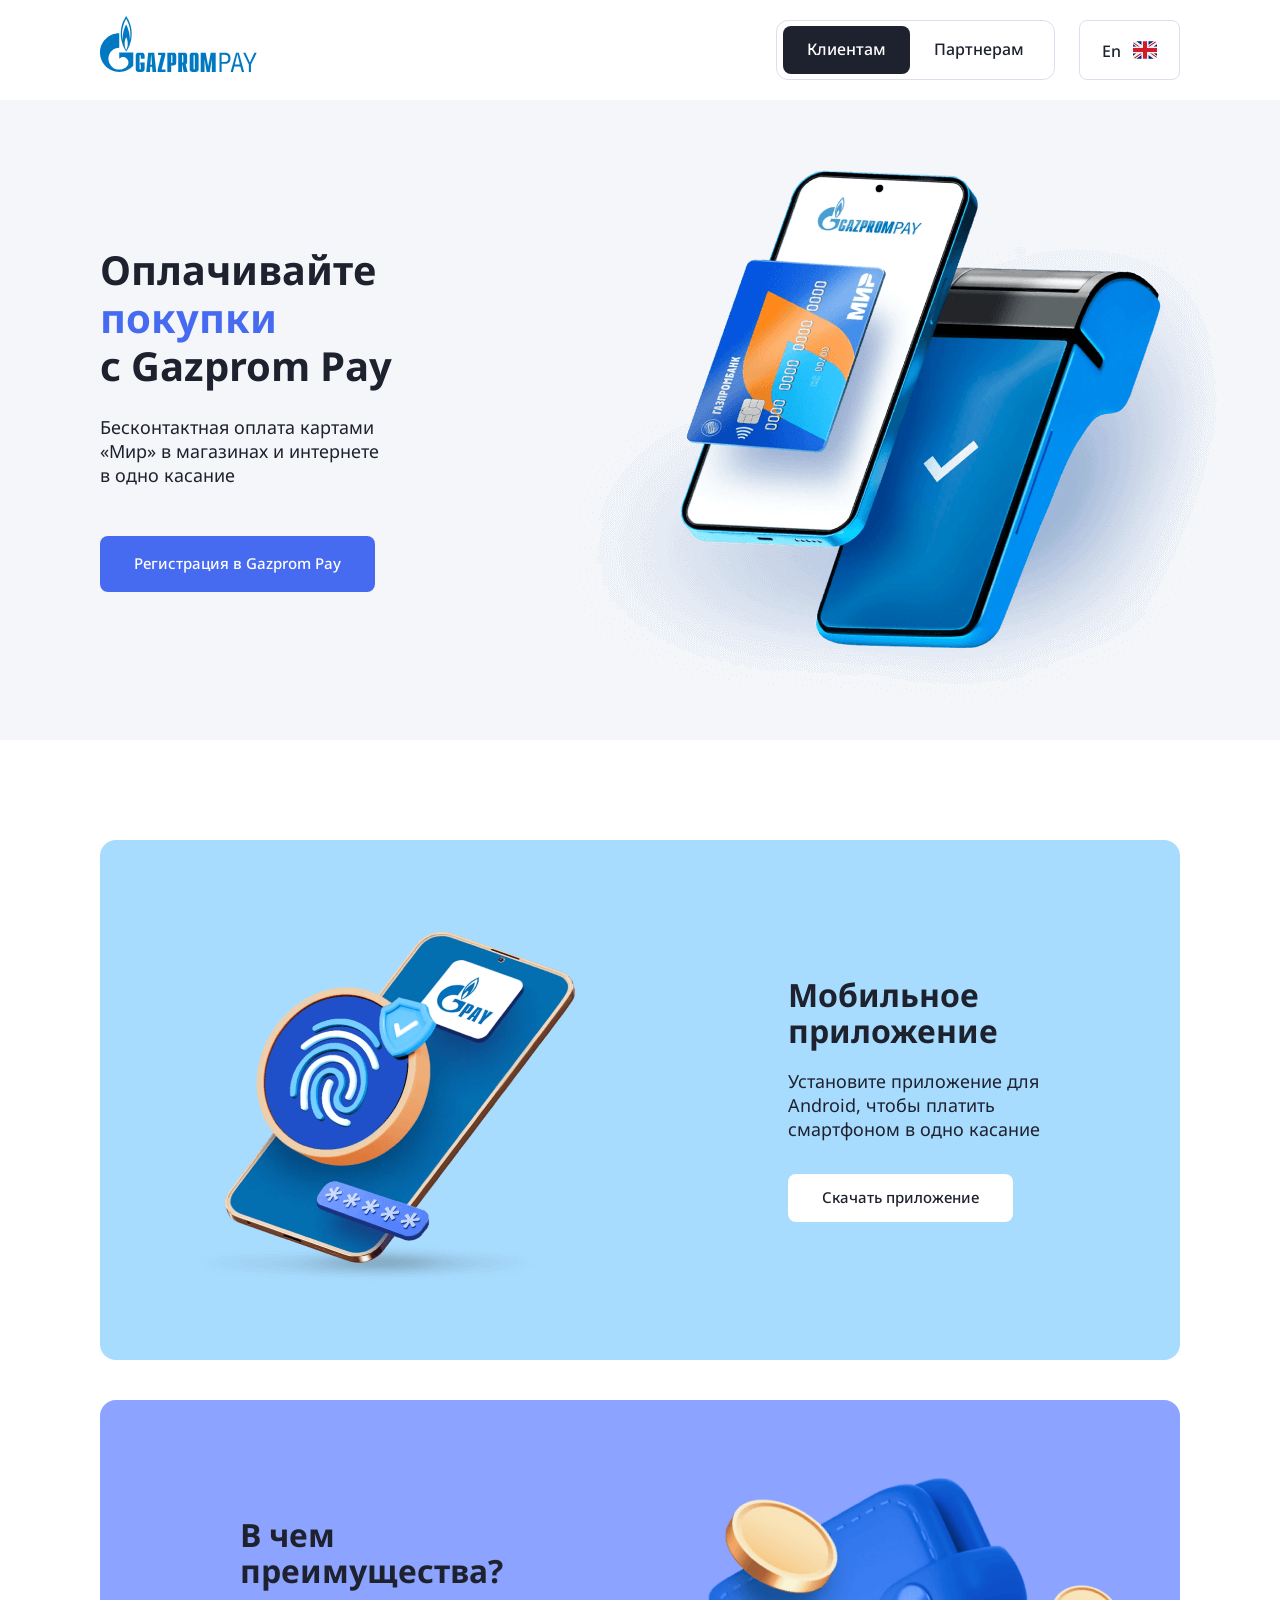
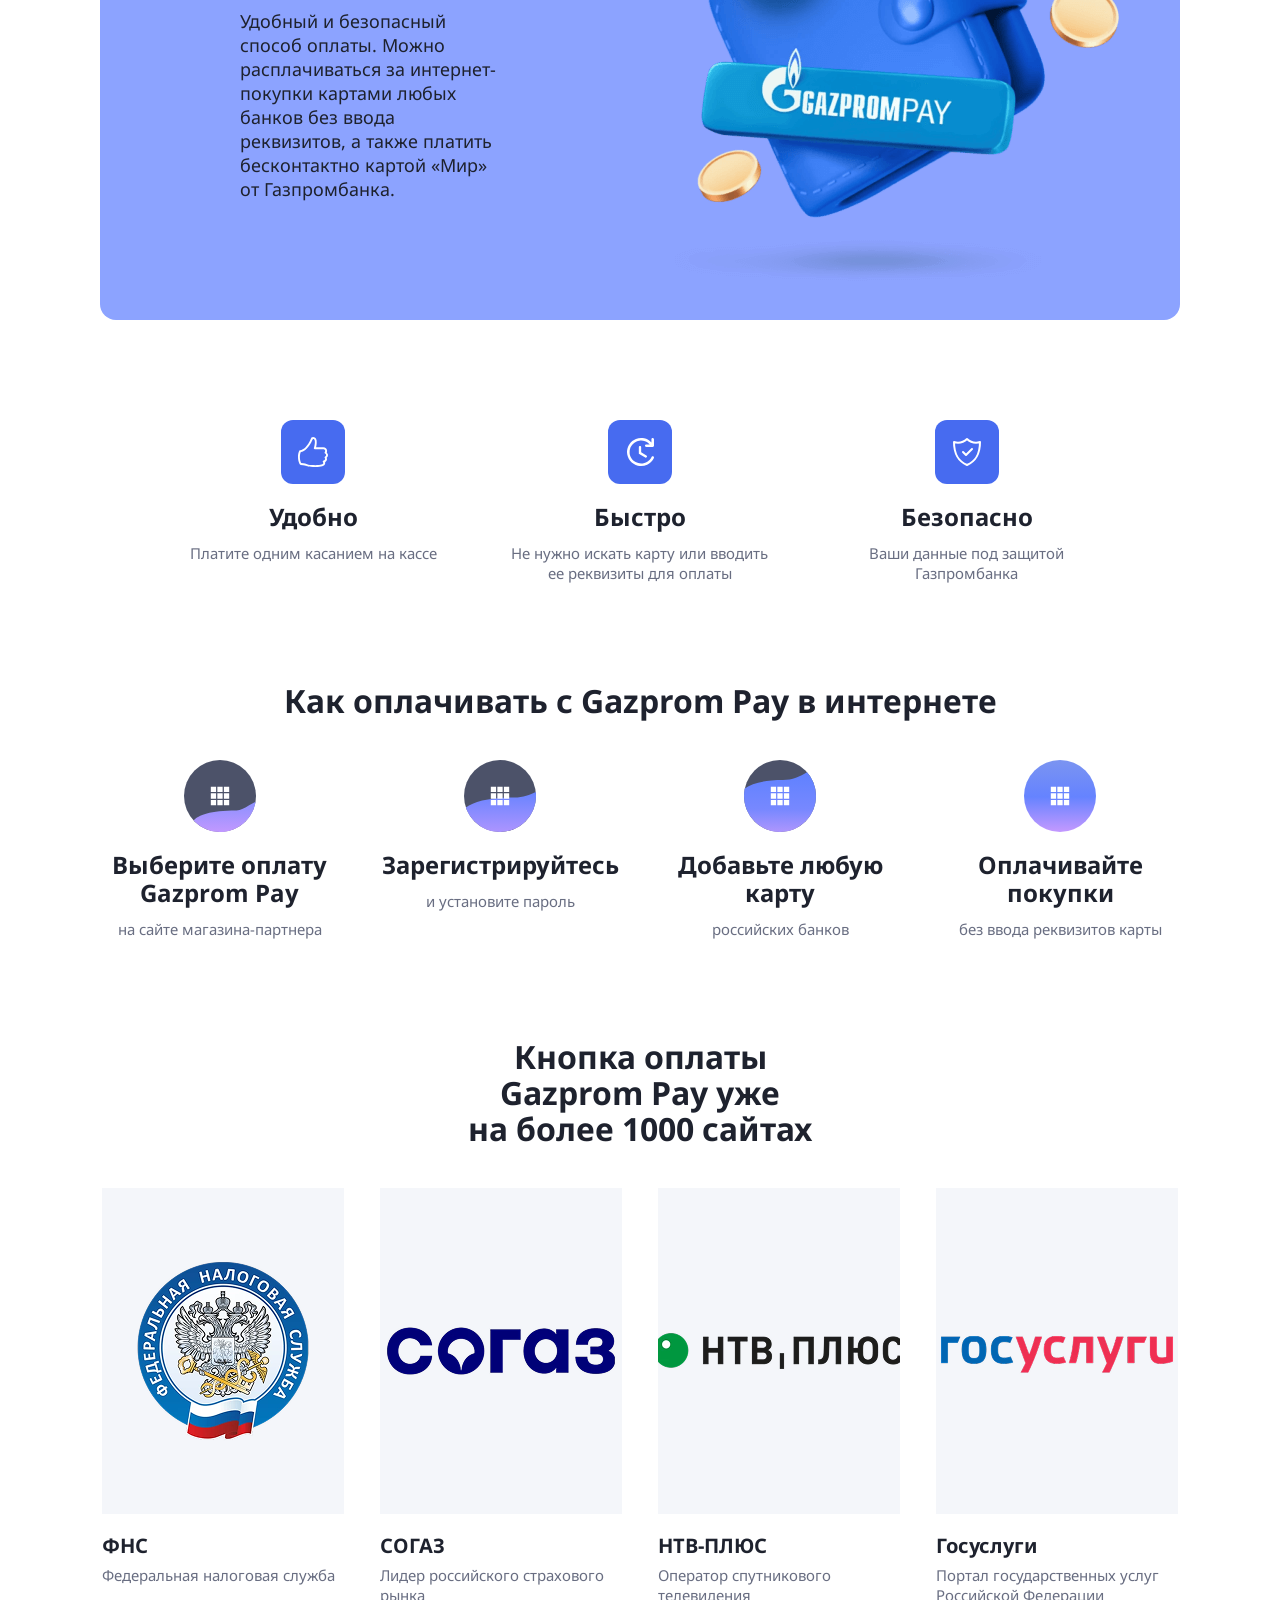
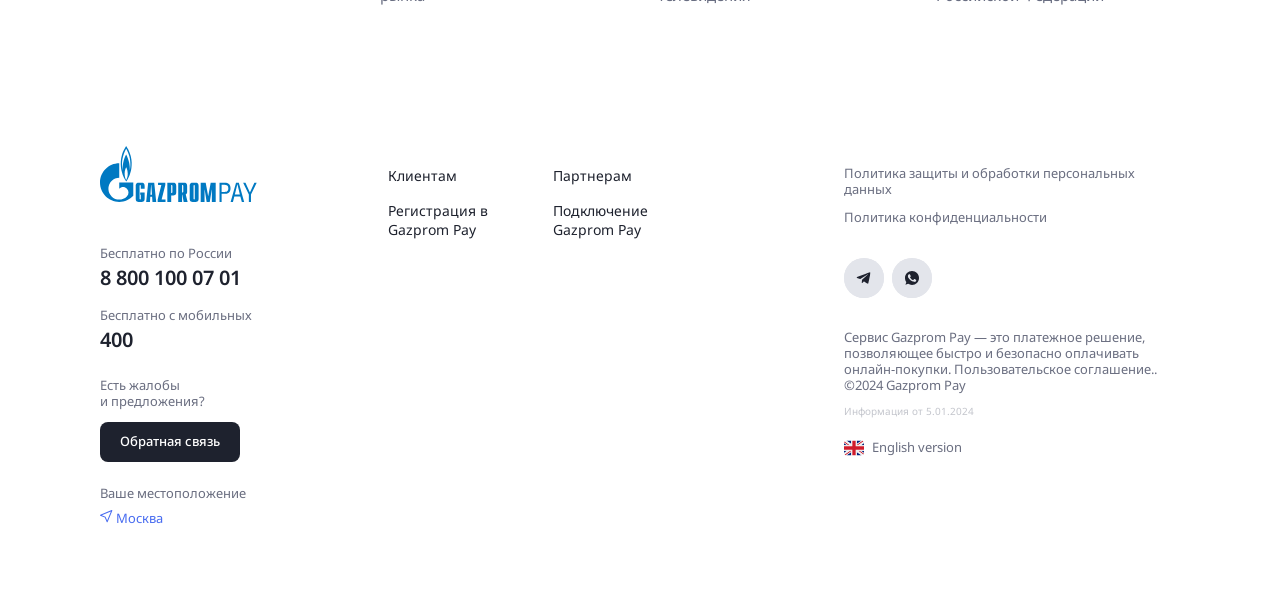
==== commit 04386379: "Готова страница клиенты" ====
--- a/clients.html
+++ b/clients.html
@@ -54,10 +54,10 @@
           </svg>
         </a>
         <div class="header__links">
-          <a class="btn" href="#">
+          <a class="btn" href="clients.html">
             Клиентам
           </a>
-          <a class="btn btn--white" href="#">
+          <a class="btn btn--white" href="parters.html">
             Партнерам
           </a>
         </div>
@@ -274,7 +274,7 @@
       <div class="footer__wrapper">
         <div class="footer__left">
           <a class="footer__logo-link" href="#" aria-label="Ссылка на главную страницу">
-            <svg width="157" height="68" viewBox="0 0 157 68" fill="none" xmlns="http://www.w3.org/2000/svg">
+            <svg width="157" height="56" fill="none" xmlns="http://www.w3.org/2000/svg">
               <path
                 d="M121.624 55.9659H119.508V36.8105H124.792C128.254 36.8105 130.529 38.4332 130.529 42.2121C130.529 46.681 127.835 47.8524 124.396 47.8524H121.62V55.9696L121.624 55.9659ZM121.624 45.935H123.684C126.59 45.935 128.335 45.4836 128.335 42.2084C128.335 39.4964 126.827 38.7242 124.292 38.7242H121.624V45.935Z"
                 fill="#0079C2" />
@@ -313,14 +313,16 @@
                 fill="#0079C2" />
             </svg>
           </a>
-          <p class="footer__phone-text">
-            Бесплатно по&nbsp;России
-            <a class="footer__phone-link" href="tel:88001000701">8&nbsp;800&nbsp;100 07&nbsp;01</a>
-          </p>
-          <p class="footer__phone-text">
-            Бесплатно с&nbsp;мобильных
-            <a class="footer__phone-link" href="tel:400">400</a>
-          </p>
+          <div class="footer__phone-box">
+            <p class="footer__phone-text">
+              Бесплатно по&nbsp;России
+              <a class="footer__phone-link" href="tel:88001000701">8&nbsp;800&nbsp;100 07&nbsp;01</a>
+            </p>
+            <p class="footer__phone-text">
+              Бесплатно с&nbsp;мобильных
+              <a class="footer__phone-link" href="tel:400">400</a>
+            </p>
+          </div>
 
           <p class="footer__feedback">
             Есть жалобы и&nbsp;предложения?
@@ -414,13 +416,13 @@
           </ul>
           <p class="footer__copyright">
             Сервис Gazprom Pay&nbsp;&mdash; это платежное решение, позволяющее быстро и&nbsp;безопасно оплачивать
-            онлайн-покупки. <a class="footer__copyright-link" href="#">Пользовательское соглашение</a>.
-            &copy;2022&nbsp;Gazprom Pay
+            онлайн-покупки.
+            <a class="footer__copyright-link" href="#">Пользовательское соглашение.</a>.
+            <span class="footer__copyright-text">&copy;2024 Gazprom Pay</span>
           </p>
           <span class="footer__info">Информация от 5.01.2024</span>
-          <a class="btn btn--white header__btn" href="#" aria-label="Ссылка на английскую версию сайта">
-            <span class="header__btn-text">En</span>
-            <svg width="24" height="24" viewBox="0 0 24 24" fill="none" xmlns="http://www.w3.org/2000/svg">
+          <a class="footer__btn footer__language" href="#" aria-label="Ссылка на английскую версию сайта">
+            <svg width="20" height="20" viewBox="0 0 24 24" fill="none" xmlns="http://www.w3.org/2000/svg">
               <path
                 d="M0 6.03937V8.66671H3.752L0 6.03937ZM3.10933 20.6667H8.66667V16.7754L3.10933 20.6667ZM15.3333 16.776V20.6667H20.89L15.3333 16.776ZM0 15.3334V17.9607L3.75333 15.3334H0ZM20.8913 3.33337H15.3333V7.22471L20.8913 3.33337ZM24 17.9614V15.3334H20.246L24 17.9614ZM24 8.66671V6.03937L20.2473 8.66671H24ZM8.66667 3.33337H3.10933L8.66667 7.22471V3.33337Z"
                 fill="#00247D" />
@@ -432,6 +434,7 @@
                 fill="#EEEEEE" />
               <path d="M14 10V3.33337H10V10H0V14H10V20.6667H14V14H24V10H14Z" fill="#CF1B2B" />
             </svg>
+            <span class="footer__language-text">English version</span>
           </a>
         </div>
       </div>
--- a/css/style.css
+++ b/css/style.css
@@ -10,6 +10,7 @@
 @import "blocks/btn.css";
 @import "blocks/header.css";
 @import "blocks/hero.css";
+@import "blocks/socials.css";
 @import "blocks/advantages.css";
 @import "blocks/card-advantages.css";
 @import "blocks/footer.css";
